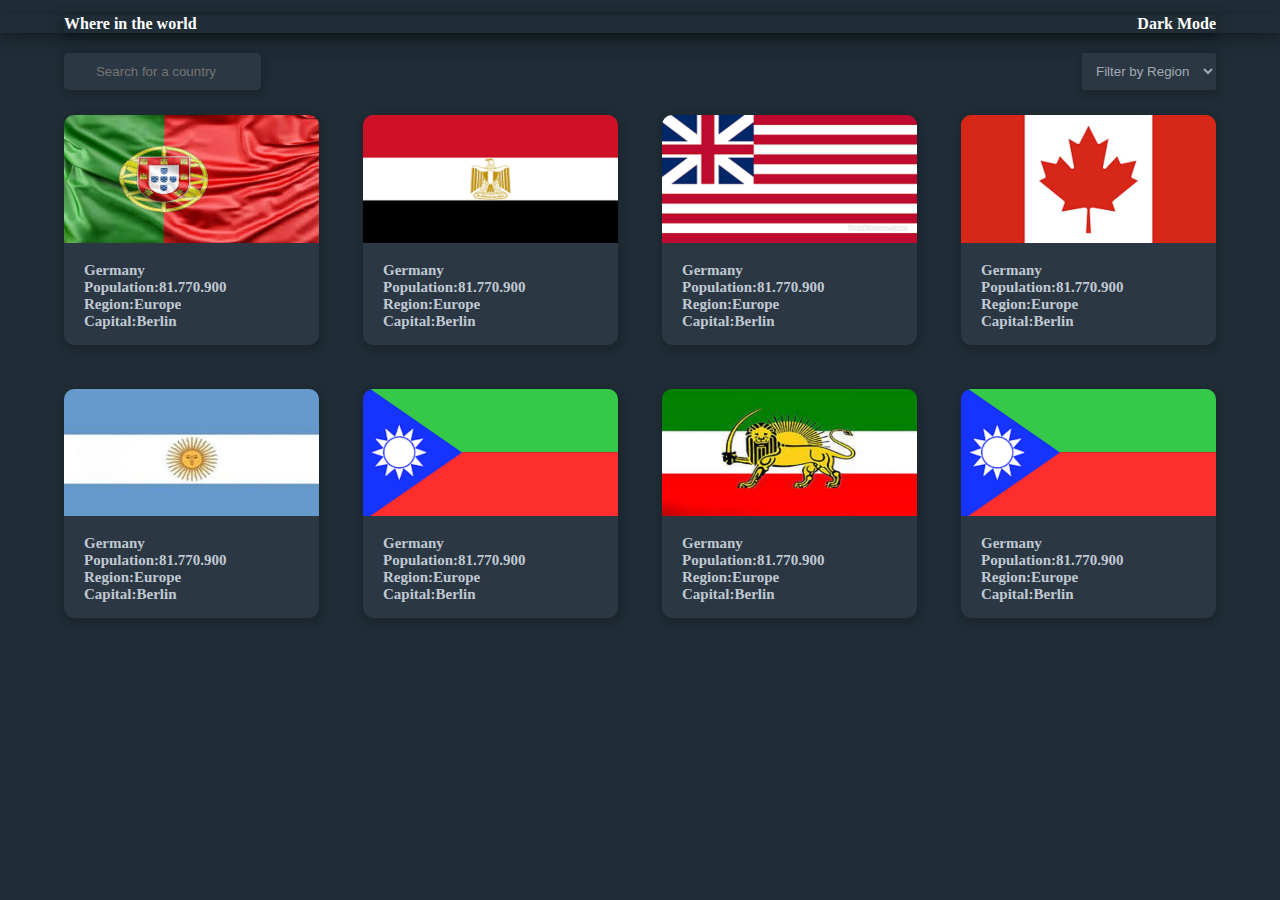
==== index.html @ 18d78c28 "d" ====
<!DOCTYPE html>
<html lang="en">
<head>
    <meta charset="UTF-8">
    <meta http-equiv="X-UA-Compatible" content="IE=edge">
    <meta name="viewport" content="width=device-width, initial-scale=1.0">
    <link rel="stylesheet" href="style.css">
    <link rel="stylesheet" href="fontawesome.css">
    <link rel="stylesheet" href="solid.css">
    <title>Document</title>
</head>
<body>
    <section class="box-shodow">
<div class="container">
    <div class="heder">
        <h4 >Where in the world</h4>
        <h4 ><i class="fa-solid fa-cloud-moon  ie"></i>Dark Mode</h4> 
    </div>
</div>
</section>

<section>
    <div class="container">
        <section class="slider">
            <input type="search" placeholder="Search for a country">
            <select>
                <option value=" Region">Filter by Region</option>
                <option value="Africa">One</option>
                <option value="America">Two</option>
                <option value="Asia">Three</option>
                <option value="Europe">Three</option>
                <option value="Oceania">Oceania</option>
            </select>
        </section>
    </div>
</section>

<section >
    <div class="container">
        <div class="grid">
            <div class="box">
                <div class="img">
                  <a href="#">  <img src="images (3).jfif" width="100%" alt=""></a>
                </div>
                <div class="text">
                    <a href="#">
                    <h2 class="h2">Germany</h2>
                    <h2>Population:<span>81.770.900</span></h2>
                    <h2>Region:<span>Europe</span></h2>
                    <h2>Capital:<span>Berlin</span></h2>
                    </a>
                </div>
            </div>

            <div class="box">
                <div class="img">
                  <a href="#">  <img src="images (1).png" width="100%" alt=""></a>
                </div>
                <div class="text">
                    <a href="#">
                    <h2 class="h2">Germany</h2>
                    <h2>Population:<span>81.770.900</span></h2>
                    <h2>Region:<span>Europe</span></h2>
                    <h2>Capital:<span>Berlin</span></h2>
                    </a>
                </div>
            </div>
            <div class="box">
                <div class="img">
                  <a href="#">  <img src="images (2).png" width="100%" alt=""></a>
                </div>
                <div class="text">
                    <a href="#">
                    <h2 class="h2">Germany</h2>
                    <h2>Population:<span>81.770.900</span></h2>
                    <h2>Region:<span>Europe</span></h2>
                    <h2>Capital:<span>Berlin</span></h2>
                    </a>
                </div>
            </div>
            <div class="box">
                <div class="img">
                  <a href="#">  <img src="images (5).png" width="100%" alt=""></a>
                </div>
                <div class="text">
                    <a href="#">
                    <h2 class="h2">Germany</h2>
                    <h2>Population:<span>81.770.900</span></h2>
                    <h2>Region:<span>Europe</span></h2>
                    <h2>Capital:<span>Berlin</span></h2>
                    </a>
                </div>
            </div>
            <div class="box">
                <div class="img">
                  <a href="#">  <img src="images (4).jfif" width="100%" alt=""></a>
                </div>
                <div class="text">
                    <a href="#">
                    <h2 class="h2">Germany</h2>
                    <h2>Population:<span>81.770.900</span></h2>
                    <h2>Region:<span>Europe</span></h2>
                    <h2>Capital:<span>Berlin</span></h2>
                    </a>
                </div>
            </div>
            <div class="box">
                <div class="img">
                  <a href="#">  <img src="images (3).png" width="100%" alt=""></a>
                </div>
                <div class="text">
                    <a href="#">
                    <h2 class="h2">Germany</h2>
                    <h2>Population:<span>81.770.900</span></h2>
                    <h2>Region:<span>Europe</span></h2>
                    <h2>Capital:<span>Berlin</span></h2>
                    </a>
                </div>
            </div>
            <div class="box">
                <div class="img">
                  <a href="#">  <img src="images (2).jfif" width="100%" alt=""></a>
                </div>
                <div class="text">
                    <a href="#">
                    <h2 class="h2">Germany</h2>
                    <h2>Population:<span>81.770.900</span></h2>
                    <h2>Region:<span>Europe</span></h2>
                    <h2>Capital:<span>Berlin</span></h2>
                    </a>
                </div>
            </div>
            <div class="box">
                <div class="img">
                  <a href="#">  <img src="images (3).png" width="100%" alt=""></a>
                </div>
                <div class="text">
                    <a href="#">
                    <h2 class="h2">Germany</h2>
                    <h2>Population:<span>81.770.900</span></h2>
                    <h2>Region:<span>Europe</span></h2>
                    <h2>Capital:<span>Berlin</span></h2>
                    </a>
                </div>
            </div>
        </div>
    </div>
</section>
</body>
</html>
---- style.css ----
* {
    margin: 0;
    padding: 0;
}

body{
    background-color: #202d36;
}

.container {
    width: 90%;
    margin: 0 auto;
    /*border: 1px solid rebeccapurple;*/
}
 .heder{
    display: flex;
    justify-content: space-between;
    color: white;
    margin-top: 15px;
    box-shadow: 0 4px 8px 0 rgba(0, 0, 0, 0.2), 0 6px 20px 0 rgba(0, 0, 0, 0.19);
    flex-direction: row;
}
.box-shodow{
    box-shadow: 0 4px 8px 0 rgb(0 0 0 / 20%), 0 6px 20px 0 rgb(0 0 0 / 19%);
}
.slider {
    display: flex;
    flex-direction: row;
    justify-content: space-between;
    margin-top: 20px;
}
.slider input {
    padding: 10px 10px 10px 10px;
    background-color: #2b3743;
    color: white;
    border-radius: 5px;
    border: none;
    box-shadow: 1px 3px 9px 2px rgb(0 0 0 / 20%);
    cursor: pointer;
    caret-color: white;
    text-align: center;
    outline: none;
    color: white;
}
.slider select {
    padding: 10px;
    color: #a2abb4;
    background-color: #2b3743;
    border-radius: 2px;
    border: none;
    box-shadow: 1px 3px 9px 2px rgb(0 0 0 / 20%); 
    cursor: pointer;
}
.grid{
    display: grid;
    grid-gap: 2.75rem;
    grid-template-columns: repeat(4, minmax(0 , 1fr));
    margin-bottom: 50px;
    justify-content: center;
    margin-top: 25px;

}
img{
    width: 100%;
    border-radius: 10px 10px 0px 0;
}
.box{
    background-color: #2b3743;
    border-radius: 10px;
    box-shadow: 1px 3px 9px 2px rgb(0 0 0 / 20%);
    height: auto;
}
.text{
    width: 100%;
    padding: 10px;
    font-size: 10px;
    color: #c0c9d2;
    margin-top: 5px;
    margin-left: 10px;
    margin-bottom: 5px;
}
    a{
        text-decoration: none;
        color: #c0c9d2;
    }



    /* respansiv*/


    @media only screen and (max-width:900px)   {
        .grid{
        grid-template-columns: repeat(3, minmax(0 , 1fr));
        }
    }
    @media only screen and (max-width:750px)   {
        .grid{
        grid-template-columns: repeat(2, minmax(0 , 1fr));
        }
    }

    @media only screen and (max-width:500px)   {

        .grid{
            grid-template-columns: repeat(1, minmax(0 , 1fr));
            }     
            .slider{
                flex-direction: column;
            }
            input{
                margin-bottom: 10px;
            }
    }
---- solid.css ----
/*!
 * Font Awesome Free 6.1.1 by @fontawesome - https://fontawesome.com
 * License - https://fontawesome.com/license/free (Icons: CC BY 4.0, Fonts: SIL OFL 1.1, Code: MIT License)
 * Copyright 2022 Fonticons, Inc.
 */
:root, :host {
  --fa-font-solid: normal 900 1em/1 "Font Awesome 6 Free"; }

@font-face {
  font-family: 'Font Awesome 6 Free';
  font-style: normal;
  font-weight: 900;
  font-display: block;
  src: url("fonts/webfonts/fa-solid-900.woff2") format("woff2"), url("fonts/webfonts/fa-solid-900.ttf") format("truetype"); }

.fas,
.fa-solid {
  font-family: 'Font Awesome 6 Free';
  font-weight: 900; }
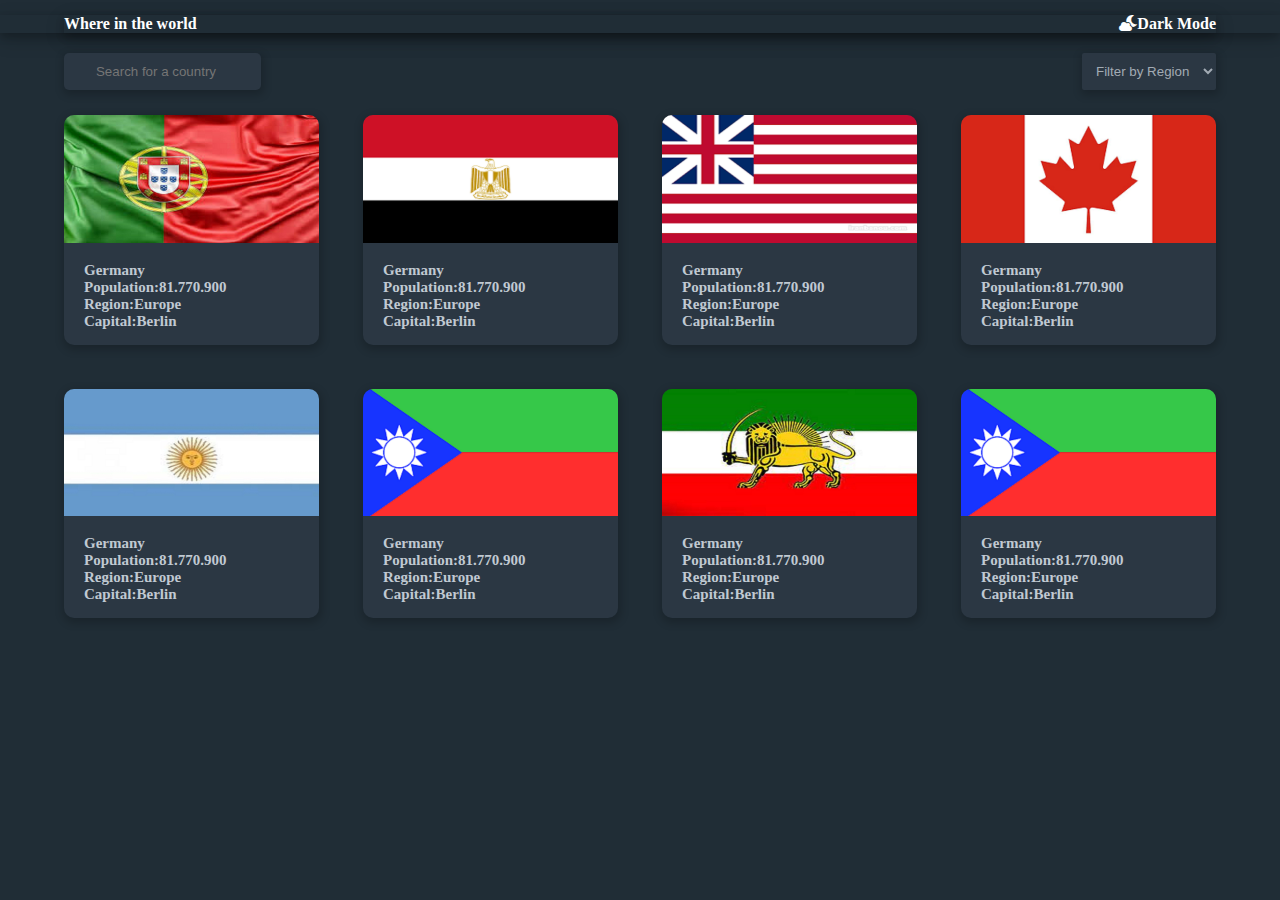
==== commit 91c0cc5a: "f" ====
--- a/index.html
+++ b/index.html
@@ -54,7 +54,7 @@
 
             <div class="box">
                 <div class="img">
-                  <a href="#">  <img src="images (1).png" width="100%" alt=""></a>
+                  <a href="ind3.html">  <img src="images (1).png" width="100%" alt=""></a>
                 </div>
                 <div class="text">
                     <a href="#">
@@ -70,7 +70,7 @@
                   <a href="#">  <img src="images (2).png" width="100%" alt=""></a>
                 </div>
                 <div class="text">
-                    <a href="#">
+                    <a href="ind3.html">
                     <h2 class="h2">Germany</h2>
                     <h2>Population:<span>81.770.900</span></h2>
                     <h2>Region:<span>Europe</span></h2>
@@ -80,7 +80,7 @@
             </div>
             <div class="box">
                 <div class="img">
-                  <a href="#">  <img src="images (5).png" width="100%" alt=""></a>
+                  <a href="ind3.html">  <img src="images (5).png" width="100%" alt=""></a>
                 </div>
                 <div class="text">
                     <a href="#">
@@ -93,7 +93,7 @@
             </div>
             <div class="box">
                 <div class="img">
-                  <a href="#">  <img src="images (4).jfif" width="100%" alt=""></a>
+                  <a href="ind3.html">  <img src="images (4).jfif" width="100%" alt=""></a>
                 </div>
                 <div class="text">
                     <a href="#">
@@ -106,7 +106,7 @@
             </div>
             <div class="box">
                 <div class="img">
-                  <a href="#">  <img src="images (3).png" width="100%" alt=""></a>
+                  <a href="ind3.html">  <img src="images (3).png" width="100%" alt=""></a>
                 </div>
                 <div class="text">
                     <a href="#">
@@ -119,10 +119,10 @@
             </div>
             <div class="box">
                 <div class="img">
-                  <a href="#">  <img src="images (2).jfif" width="100%" alt=""></a>
+                  <a href="ind3.html">  <img src="images (2).jfif" width="100%" alt=""></a>
                 </div>
                 <div class="text">
-                    <a href="#">
+                    <a href="ind3.html">
                     <h2 class="h2">Germany</h2>
                     <h2>Population:<span>81.770.900</span></h2>
                     <h2>Region:<span>Europe</span></h2>
@@ -132,10 +132,10 @@
             </div>
             <div class="box">
                 <div class="img">
-                  <a href="#">  <img src="images (3).png" width="100%" alt=""></a>
+                  <a href="ind3.html">  <img src="images (3).png" width="100%" alt=""></a>
                 </div>
                 <div class="text">
-                    <a href="#">
+                    <a href="ind3.html">
                     <h2 class="h2">Germany</h2>
                     <h2>Population:<span>81.770.900</span></h2>
                     <h2>Region:<span>Europe</span></h2>
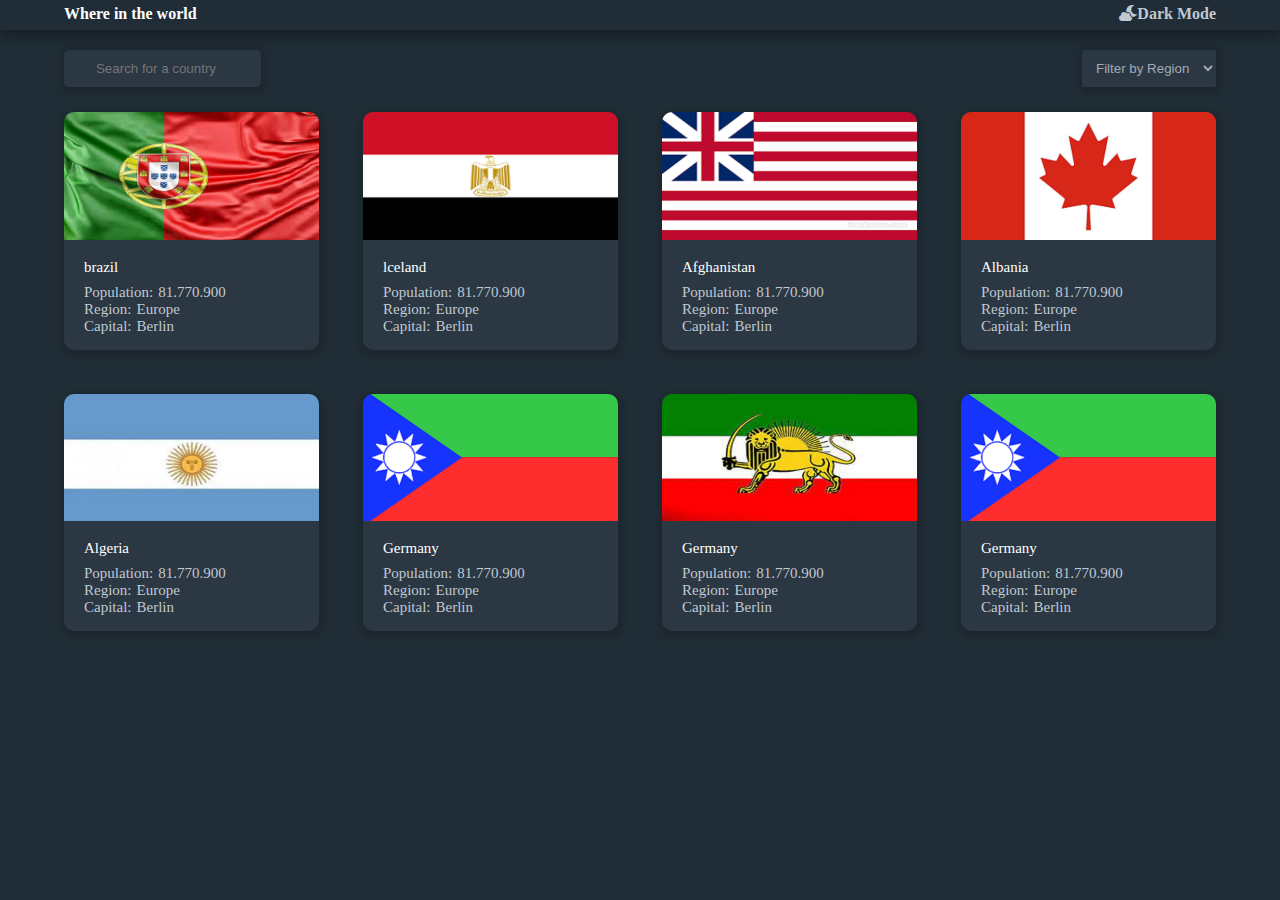
==== commit 51906b4b: "s" ====
--- a/index.html
+++ b/index.html
@@ -14,7 +14,7 @@
 <div class="container">
     <div class="heder">
         <h4 >Where in the world</h4>
-        <h4 ><i class="fa-solid fa-cloud-moon  ie"></i>Dark Mode</h4> 
+        <a href="#"><h4 ><i class="fa-solid fa-cloud-moon  ie"></i>Dark Mode</h4></a>
     </div>
 </div>
 </section>
@@ -40,25 +40,25 @@
         <div class="grid">
             <div class="box">
                 <div class="img">
-                  <a href="#">  <img src="images (3).jfif" width="100%" alt=""></a>
+                  <a href="ind3.html">  <img src="images (3).jfif" width="100%" alt=""></a>
                 </div>
                 <div class="text">
-                    <a href="#">
-                    <h2 class="h2">Germany</h2>
+                    <a href="ind3.html">
+                    <h2 class="h2">brazil</h2>
                     <h2>Population:<span>81.770.900</span></h2>
                     <h2>Region:<span>Europe</span></h2>
                     <h2>Capital:<span>Berlin</span></h2>
                     </a>
                 </div>
             </div>
-
+            
             <div class="box">
                 <div class="img">
                   <a href="ind3.html">  <img src="images (1).png" width="100%" alt=""></a>
                 </div>
                 <div class="text">
-                    <a href="#">
-                    <h2 class="h2">Germany</h2>
+                    <a href="ind3.html">
+                    <h2 class="h2">lceland</h2>
                     <h2>Population:<span>81.770.900</span></h2>
                     <h2>Region:<span>Europe</span></h2>
                     <h2>Capital:<span>Berlin</span></h2>
@@ -67,11 +67,11 @@
             </div>
             <div class="box">
                 <div class="img">
-                  <a href="#">  <img src="images (2).png" width="100%" alt=""></a>
+                  <a href="ind3.html">  <img src="images (2).png" width="100%" alt=""></a>
                 </div>
                 <div class="text">
                     <a href="ind3.html">
-                    <h2 class="h2">Germany</h2>
+                    <h2 class="h2">Afghanistan</h2>
                     <h2>Population:<span>81.770.900</span></h2>
                     <h2>Region:<span>Europe</span></h2>
                     <h2>Capital:<span>Berlin</span></h2>
@@ -83,8 +83,8 @@
                   <a href="ind3.html">  <img src="images (5).png" width="100%" alt=""></a>
                 </div>
                 <div class="text">
-                    <a href="#">
-                    <h2 class="h2">Germany</h2>
+                    <a href="ind3.html">
+                    <h2 class="h2">Albania</h2>
                     <h2>Population:<span>81.770.900</span></h2>
                     <h2>Region:<span>Europe</span></h2>
                     <h2>Capital:<span>Berlin</span></h2>
@@ -96,8 +96,8 @@
                   <a href="ind3.html">  <img src="images (4).jfif" width="100%" alt=""></a>
                 </div>
                 <div class="text">
-                    <a href="#">
-                    <h2 class="h2">Germany</h2>
+                    <a href="ind3.html">
+                    <h2 class="h2">Algeria</h2>
                     <h2>Population:<span>81.770.900</span></h2>
                     <h2>Region:<span>Europe</span></h2>
                     <h2>Capital:<span>Berlin</span></h2>
@@ -109,7 +109,7 @@
                   <a href="ind3.html">  <img src="images (3).png" width="100%" alt=""></a>
                 </div>
                 <div class="text">
-                    <a href="#">
+                    <a href="ind3.html">
                     <h2 class="h2">Germany</h2>
                     <h2>Population:<span>81.770.900</span></h2>
                     <h2>Region:<span>Europe</span></h2>
--- a/style.css
+++ b/style.css
@@ -1,5 +1,17 @@
-
-
+@font-face {
+    font-family: "iranyekan" ;
+    src: url("fonts/iranyekan/eot/iranyekanwebregular.eot?#") ,
+    url("fonts/iranyekan/ttf/iranyekanwebregular.ttf") format('truetype'),
+    url("fonts/iranyekan/woff/iranyekanwebregular.woff") format('woff'),
+    url("fonts/iranyekan/svg/iranyekanwebregular.svg") format('svg');
+}
+@font-face {
+    font-family: "iranyekan_numbers" ;
+    src: url("fonts/iranyekan_numbers/eot/iranyekanwebregular(fanum).eot?#") ,
+    url("fonts/iranyekan_numbers/ttf/iranyekanwebregular(fanum).ttf") format('truetype'),
+    url("fonts/iranyekan_numbers/woff/iranyekanwebregular(fanum).woff") format('woff'),
+    url("fonts/iranyekan_numbers/svg/iranyekanwebregular(fanum).svg") format('svg');
+}
 * {
     margin: 0;
     padding: 0;
@@ -18,13 +30,23 @@
     display: flex;
     justify-content: space-between;
     color: white;
-    margin-top: 15px;
-    box-shadow: 0 4px 8px 0 rgba(0, 0, 0, 0.2), 0 6px 20px 0 rgba(0, 0, 0, 0.19);
+    height: 30px;
     flex-direction: row;
+}
+.heder h4{
+    margin-top: 5px;
+}
+.h2 {
+    font-size: 22px;
+    margin-bottom: 8PX;
+    color: white;
+    font-weight: bold;
 }
 .box-shodow{
     box-shadow: 0 4px 8px 0 rgb(0 0 0 / 20%), 0 6px 20px 0 rgb(0 0 0 / 19%);
 }
+
+
 .slider {
     display: flex;
     flex-direction: row;
@@ -38,11 +60,11 @@
     border-radius: 5px;
     border: none;
     box-shadow: 1px 3px 9px 2px rgb(0 0 0 / 20%);
-    cursor: pointer;
     caret-color: white;
     text-align: center;
     outline: none;
     color: white;
+    outline: 0;
 }
 .slider select {
     padding: 10px;
@@ -52,6 +74,7 @@
     border: none;
     box-shadow: 1px 3px 9px 2px rgb(0 0 0 / 20%); 
     cursor: pointer;
+    outline: 0;
 }
 .grid{
     display: grid;
@@ -72,24 +95,28 @@
     box-shadow: 1px 3px 9px 2px rgb(0 0 0 / 20%);
     height: auto;
 }
-.text{
-    width: 100%;
+ .text{
+    width: 85%;
     padding: 10px;
     font-size: 10px;
-    color: #c0c9d2;
+    color: white;
     margin-top: 5px;
     margin-left: 10px;
     margin-bottom: 5px;
-}
+     }
+     .text a h2{
+        font-weight: normal;
+        font-size: 15px;
+     }
     a{
         text-decoration: none;
         color: #c0c9d2;
     }
-
-
+    span{
+        margin-left: 5px;
+    }
 
     /* respansiv*/
-
 
     @media only screen and (max-width:900px)   {
         .grid{
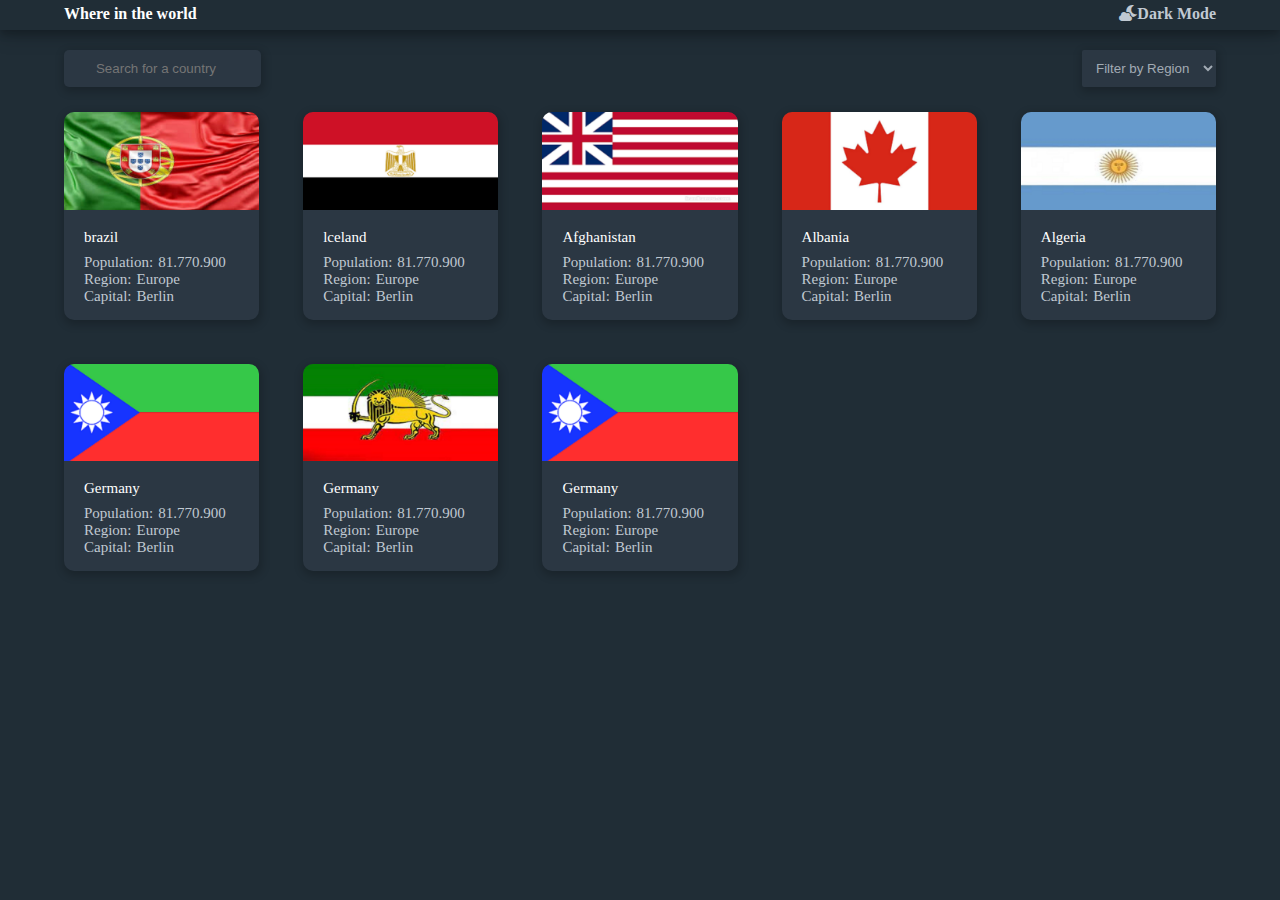
==== commit 19eeece6: "w" ====
--- a/index.html
+++ b/index.html
@@ -14,7 +14,7 @@
 <div class="container">
     <div class="heder">
         <h4 >Where in the world</h4>
-        <a href="#"><h4 ><i class="fa-solid fa-cloud-moon  ie"></i>Dark Mode</h4></a>
+        <a href="ind3.html"><h4 ><i class="fa-solid fa-cloud-moon  ie"></i>Dark Mode</h4></a>
     </div>
 </div>
 </section>
--- a/style.css
+++ b/style.css
@@ -118,6 +118,20 @@
 
     /* respansiv*/
 
+
+    @media only screen and (max-width:2500px)   {
+        .grid{
+            grid-template-columns: repeat(5, minmax(0 , 1fr));
+            }
+    }
+
+    @media only screen and (max-width:1200px)   {
+        .grid{
+            grid-template-columns: repeat(4, minmax(0 , 1fr));
+            }
+    }
+
+
     @media only screen and (max-width:900px)   {
         .grid{
         grid-template-columns: repeat(3, minmax(0 , 1fr));
